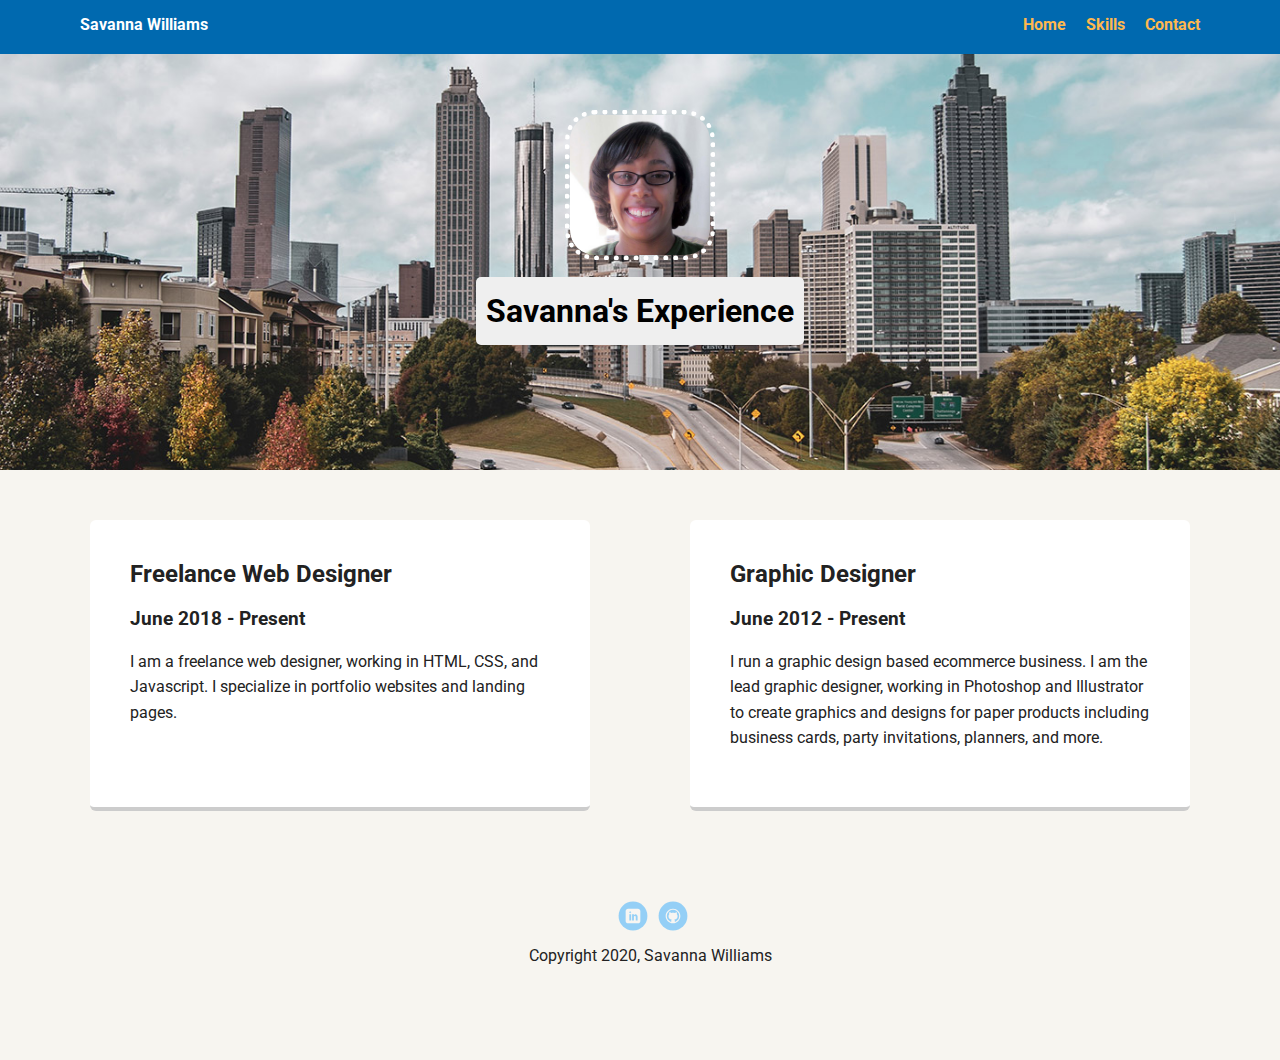
==== experience.html @ a1e87597 "Add project code files." ====
<!doctype html>
<html lang="en">
<head>
  <meta charset="utf-8">
  <title>Savanna's Experience</title>
  <meta name="viewport" content="width=device-width, initial-scale=1.0">
  <link rel="stylesheet" href="styles.css">
  <link href="https://fonts.googleapis.com/css?family=Muli%7CRoboto:400,300,500,700,900" rel="stylesheet"></head>
  <body>

    <nav class="main-nav">
        <ul class="nav">
          <li class="name">Savanna Williams</li>
          <li><a href="index.html">Home</a></li>
          <li><a href="skills.html">Skills</a></li>
          <li><a href="index.html#contact">Contact</a></li>
        </ul>
      </nav>

    <header>
      <img src="images/me.jpg" alt="Photo of Savanna" class="profile-image">
      <h1 class="tag name">Savanna's Experience</h1>
    </header>

    <main>
      <div class="flex">
      <article class="card">
        <h2>Freelance Web Designer</h2>
        <h3>June 2018 - Present</h3>
        <p>I am a freelance web designer, working in HTML, CSS, and Javascript. I specialize in portfolio websites and landing pages.</p>
      </article> 

      <article class="card">
        <h2>Graphic Designer</h2>
        <h3>June 2012 - Present</h3>
        <p>I run a graphic design based ecommerce business. I am the lead graphic designer, working in Photoshop and Illustrator to create graphics and designs for paper products including business cards, party invitations, planners, and more.</p>
      </article>
    </div> 
    
    </main>
    <footer>
      <ul>
        <li><a href="https://www.linkedin.com/in/savannawilliams/" class="social linkedin">LinkedIn</a></li>
        <li><a href="https://github.com/SavannaWilliams" class="social github">Github</a></li>
      </ul>
      <p class="copyright">Copyright 2020, Savanna Williams</p>
    </footer>
  </body>
  </html>
---- styles.css ----
/* Global Layout Set-up */
* { 
  box-sizing: border-box;
}
  
body {
  margin: 0;
  padding: 0;
  text-align: center;
  font-family: 'Roboto', sans-serif;
  color: #222;
  background: #f7f5f0;
}
/* Link Styles */

a {
  text-decoration: none;
  color: #0399ff;
}
a:hover {
  color: #ff9904;
}

/* Section Styles */

.main-nav {
  width: 100%;
  background: #0069af;
  min-height: 30px;
  padding: 10px;
  position: fixed;
  text-align: center;
}
.nav {
  display: flex;
  justify-content: space-around;
  font-weight: 700;
  list-style-type: none;
  margin: 0 auto;
  padding: 0;
}

.nav .name {
    display: block;
    margin-right: auto;
    color: white;
}
.nav li {
  padding: 5px 10px 10px 10px;
}
.nav a {
  transition: all .5s;
  color: #ffb84e;
}
.nav a:hover {
  color: white;
}

header {
  text-align: center;
  background: url('images/atlanta.jpg') no-repeat top center ;
  background-size: cover;
  overflow: hidden;
  padding-top: 60px;
}
header {
  line-height: 1.5;
}
header .profile-image {
  margin-top: 50px;
  width: 150px;
  height: 150px;
  border-radius: 20%;
  border: 5px dotted white;
  transition: all .5s;
}
header .profile-image:hover {
  transform: scale(1.2) rotate(5deg);
}
.tag {
  background-color: #efefef;
  color: black;
  padding: 10px;
  border-radius: 5px;
  display: table;
  margin: 10px auto;
} 
.location {
  background-color: #0069af;
  color: white;
}
.card {
  margin: 30px;
  padding: 20px 40px 40px;
  max-width: 500px;
  text-align: left;
  background: #fff;
  border-bottom: 4px solid #ccc;
  border-radius: 6px;
  transition: all .5s;
}
.card:hover {
  border-color: #0399ff;
}

ul.skills {
  padding: 0;
  text-align: center;
}

.skills li {
  border-radius: 6px;
  display: inline-block;
  background: #ff9904;
  color: white;
  padding: 5px 10px;
  margin: 2px;
}

.skills li:nth-child(odd) {
  background: #0399ff;
}

/* Contact Section */
#envelope {
  width: 80px;
  margin: auto;
  filter: invert(61%) sepia(46%) saturate(7471%) hue-rotate(181deg) brightness(100%) contrast(102%);
  display: block;
  margin: auto;
}

/* Bars */
.bar {
  background-color: lightgray;
  border-radius: 20px;
  width: 350px;
  display: block;
  margin: auto;
}

.bar-skill{
  background-color: #ff9904;
  height: 24px;
  border-radius: 20px;}

  .bar p {
    padding-left: 10px;
    color: white;
  }

/* UI/UX Skill Bars */

.bar-mockups {
  width: 100%;
}
.bar-prototypes {
  width: 100%;

}
.bar-usability-tests {
  width: 85%;

}
.bar-personas {
  width: 70%;

}
.bar-journey-maps {
  width: 70%;
}

/* Programming Skill Bars */
.bar-html {
  width: 100%;
}
.bar-css {
  width: 100%;
}
.bar-javascript {
  width: 75%;
}
.bar-bootstrap {
  width: 65%;
}
.bar-react {
  width: 50%;
}

.bar p {
  padding-left: 10px;
  color: white;
}

/* Footer */

footer {
  width: 100%;
  min-height: 30px;
  padding: 20px 0 40px 20px;
}

footer .copyright {
  top: -8px;
  font-size: .75em;
}

footer ul {
  list-style-type: none;
  margin: 0;
  padding: 0;
}

footer ul li {
  display: inline-block;
}

a.social {
  display: inline-block;
  text-indent: -9999px;
  margin-left: 5px;
  width: 30px;
  height: 30px;
  background-size: 30px 30px;
  opacity: .4;
  transition: all .5s;
}
a.twitter {
  background-image: url(images/twitter.svg);
}
a.linkedin {
  background-image: url(images/linkedin.svg);
}
a.github {
  background-image: url(images/github.svg);
}
a.social:hover {
  opacity: 1;
}
.clearfix {
  clear: both;
}

/* Styles for larger screens */
@media screen and (min-width: 720px) {
  
  .flex {
      display: -ms-flexbox;      /* TWEENER - IE 10 */
      display: flex; 
      max-width: 1200px;
      -ms-flex-pack: distribute;
      justify-content: space-around;
      margin: 0 auto;
  }

  header {
    min-height: 470px;
  }

  .nav {
    max-width: 1200px;
    padding: 0 30px;
  }


  main {
    padding-top: 20px;
  }

  main p {
    line-height: 1.6em;
  }

  footer {
    font-size: 1.3em;
    max-width: 1200px;
    margin: 40px auto;
  }

}
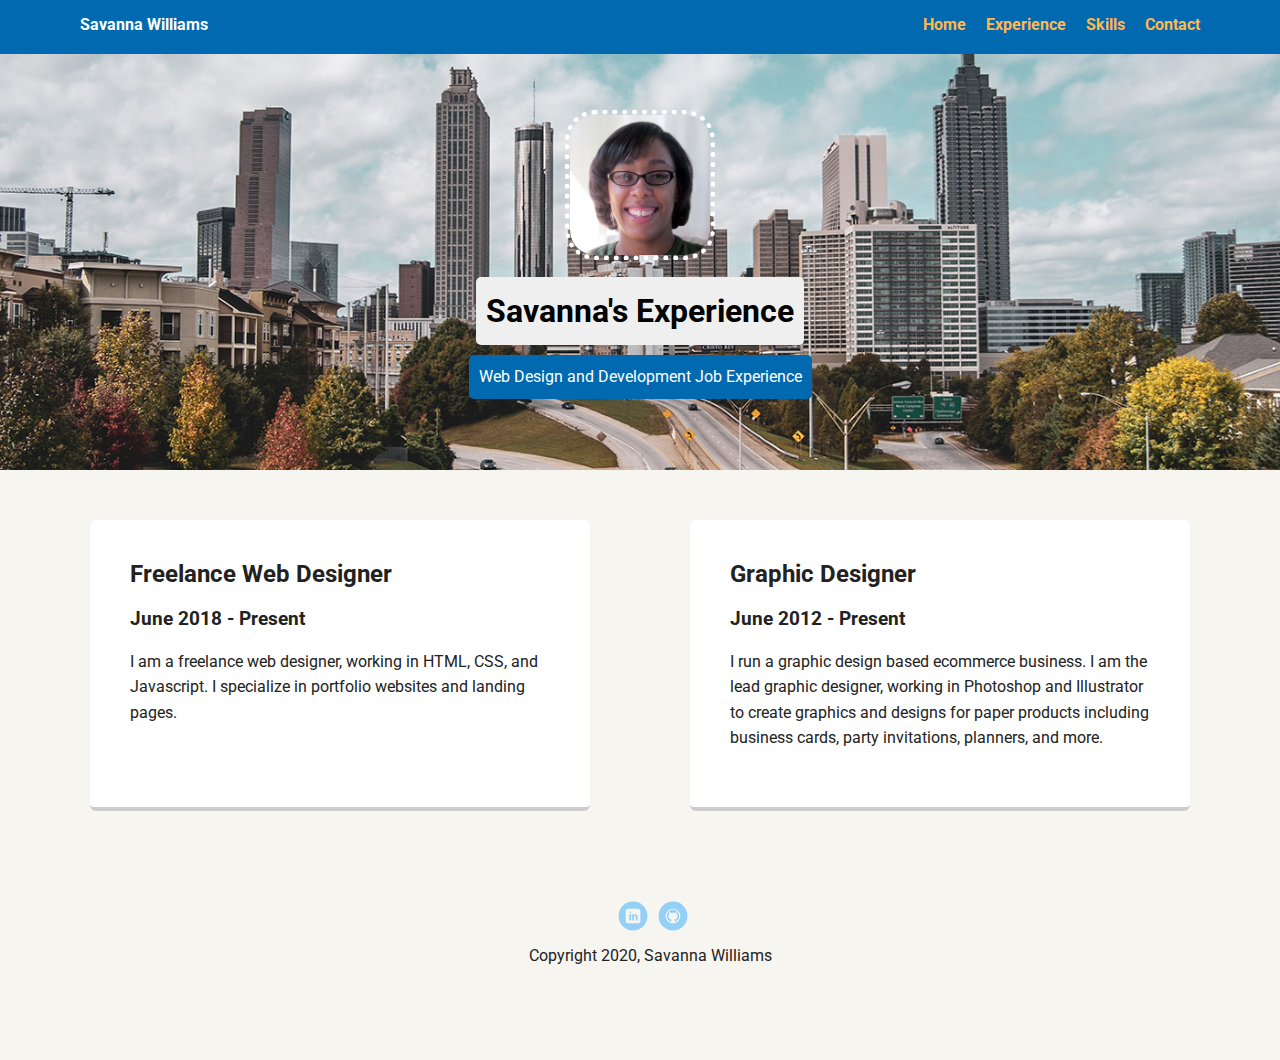
==== commit 06bdf8dc: "Change image files names and open links in new windows." ====
--- a/experience.html
+++ b/experience.html
@@ -12,14 +12,16 @@
         <ul class="nav">
           <li class="name">Savanna Williams</li>
           <li><a href="index.html">Home</a></li>
+          <li><a href="experience.html">Experience</a></li>
           <li><a href="skills.html">Skills</a></li>
           <li><a href="index.html#contact">Contact</a></li>
         </ul>
       </nav>
 
     <header>
-      <img src="images/me.jpg" alt="Photo of Savanna" class="profile-image">
+      <img src="images/new_profile_pic.jpg" alt="Photo of Savanna" class="profile-image">
       <h1 class="tag name">Savanna's Experience</h1>
+      <p class="tag location">Web Design and Development Job Experience</p>
     </header>
 
     <main>
@@ -40,8 +42,8 @@
     </main>
     <footer>
       <ul>
-        <li><a href="https://www.linkedin.com/in/savannawilliams/" class="social linkedin">LinkedIn</a></li>
-        <li><a href="https://github.com/SavannaWilliams" class="social github">Github</a></li>
+        <li><a href="https://www.linkedin.com/in/savannawilliams/" target="_blank" class="social linkedin">LinkedIn</a></li>
+        <li><a href="https://github.com/SavannaWilliams" target="_blank" class="social github">Github</a></li>
       </ul>
       <p class="copyright">Copyright 2020, Savanna Williams</p>
     </footer>
--- a/styles.css
+++ b/styles.css
@@ -58,7 +58,7 @@
 
 header {
   text-align: center;
-  background: url('images/atlanta.jpg') no-repeat top center ;
+  background: url('images/new_background.jpg') no-repeat top center ;
   background-size: cover;
   overflow: hidden;
   padding-top: 60px;
